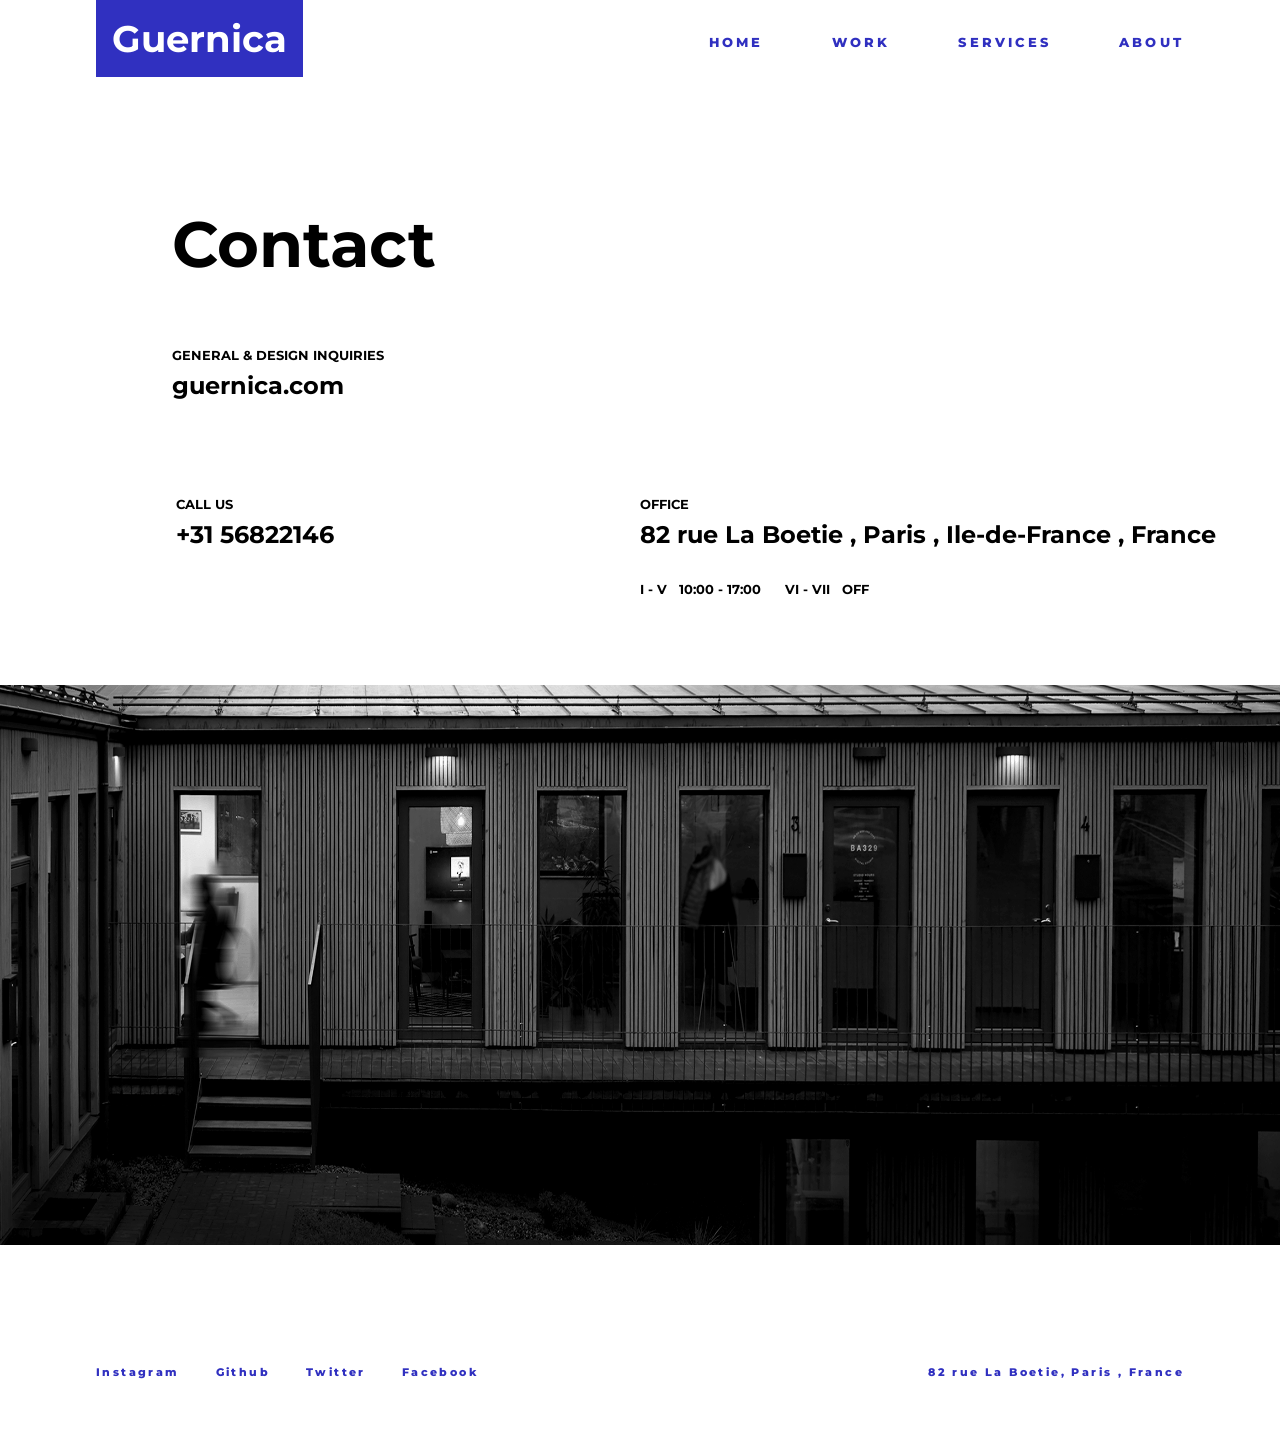
==== contact.html @ c2fb76b7 "Initial Commit" ====
<!DOCTYPE html>
<html lang="en">
  <head>
    <meta charset="UTF-8" />
    <meta name="viewport" content="width=device-width, initial-scale=1.0" />
    <title>Contact</title>
    <link rel="preconnect" href="https://fonts.gstatic.com" />
    <link
      href="https://fonts.googleapis.com/css2?family=Montserrat:wght@300&display=swap"
      rel="stylesheet"
    />
    <link rel="stylesheet" href="./css/style.css" />
    <link rel="stylesheet" href="./css/utilities.css" />
    <link rel="stylesheet" href="./css/animations.css" />
  </head>

  <body>
    <header>
      <nav class="nav flex">
        <div class="logo">
          <h3>Guernica</h3>
        </div>
        <div class="links">
          <a class="b-link" href="home.html">Home</a>
          <a class="b-link" href="work.html">Work</a>
          <a class="b-link" href="services.html">Services</a>
          <a class="b-link" href="about.html">About</a>
        </div>
      </nav>
    </header>
    <section class="main flex c-main">
      <div class="contact from-left">
        <h1>Contact</h1>
        <h5>General & Design Inquiries</h5>
        <h2><a id="guernica" href="#"> guernica.com </a></h2>
      </div>
      <div class="info flex">
        <div class="c-left from-left">
          <h5>Call Us</h5>
          <h2><a class="link" href="#">+31 56822146</a></h2>
        </div>
        <div class="c-right from-right">
          <h5>Office</h5>
          <h2>
            <a class="link" href="#" id="add">
              82 rue La Boetie , Paris , Ile-de-France , France</a
            >
          </h2>
          <h5>
            <pre>I - V   10:00 - 17:00      VI - VII   Off</pre>
          </h5>
        </div>
      </div>
      <div class="office">
        <img src="./img/office.png" class="from-bottom" />
      </div>
    </section>
    <footer class="flex">
      <div class="left">
        <a href="#">Instagram</a>
        <a href="#">Github</a>
        <a href="#">Twitter</a>
        <a href="#">Facebook</a>
      </div>
      <div class="right">
        <a href="#"> 82 rue La Boetie, Paris , France </a>
      </div>
    </footer>
  </body>
</html>
---- css/style.css ----
* {
  margin: 0;
  padding: 0;
  box-sizing: border-box;
  font-family: "Montserrat", sans-serif;
}
:root {
  --primary: rgb(48, 48, 192);
  --secondary: black;
  --pillars: rgb(79, 79, 236);
  --nav-load-time: 1000ms;
}
nav {
  animation: nav-load var(--nav-load-time) ease-out;
}
.main {
  flex-direction: column;
  align-items: center;
}

.logo {
  background: var(--primary);
  color: white;
  font-size: 2rem;
  margin-left: 6rem;
  /* text-transform: uppercase; */
}
.logo h3 {
  padding: 1rem;
}
.links {
  margin-right: 6rem;
  margin-top: 2rem;
  word-spacing: 4rem;
}

.heading h1 {
  font-size: 5rem;
  margin-top: 12rem;
  color: var(--primary);
}
.work-btn {
  margin-top: 2rem;
}

footer {
  margin-top: 14rem;
  margin-bottom: 4rem;
  animation: footer-load var(--nav-load-time) ease-out;
}
.left {
  margin-left: 6rem;
  word-spacing: 2rem;
}
footer a {
  text-decoration: none;

  font-size: 0.7rem;

  font-weight: 800;
  color: var(--primary);
  letter-spacing: 0.15rem;
  transition: all 0.5s cubic-bezier(1, 0, 0.58, 0.97);
  position: relative;
}

footer a::before {
  position: absolute;
  content: "";
  width: 100%;
  height: 0.07rem;
  left: 0;
  top: 0.5rem;
  background-color: var(--primary);
  visibility: hidden;
  transform: scaleX(0);
  transition: all 0.5s ease-in-out;
  transform-origin: left;
}

footer a:hover:before {
  visibility: visible;
  transform: scaleX(1);
}
.right {
  margin-right: 6rem;
}

#main-heading {
  animation: type 3s ease-in;
  overflow: hidden;
  white-space: nowrap;
}

/**CONTACT*******************************************************************************************/

.office {
  margin-bottom: -7rem;
}

.office img {
  height: 35rem;
  width: 80rem;
}

.info {
  margin-bottom: 5rem;
  margin-top: 4rem;
}

.contact {
  margin-left: -42rem;
  margin-top: 8rem;
}
.contact h1 {
  font-size: 4rem;
}

.c-main h5 {
  margin-top: 2rem;
  text-transform: uppercase;
  margin-bottom: 0.5rem;
}

.c-left {
  margin-left: -29rem;
}
.c-right {
  margin-right: -36rem;
}

.contact h5 {
  margin-top: 4rem;
}

.link {
  text-decoration: none;
  position: relative;
  color: black;
}

.link::before {
  position: absolute;
  content: "";
  width: 100%;
  height: 0.09rem;
  left: 0;
  top: 0.8rem;
  background-color: black;
  visibility: hidden;
  transform: scaleX(0);
  transition: all 0.5s ease-in-out;
  transform-origin: left;
}

#add::before {
  top: 00.9rem;
}

.link:hover::before {
  visibility: visible;
  transform: scaleX(1);
}
#guernica {
  text-decoration: none;
  position: relative;
  color: black;
}

#guernica::before {
  position: absolute;
  content: "";
  width: 100%;
  height: 0.09rem;
  left: 0;
  top: 1.1rem;
  background-color: black;
  visibility: hidden;
  transform: scaleX(0);
  transition: all 0.5s ease-in-out;
  transform-origin: left;
}

#guernica:hover::before {
  visibility: visible;
  transform: scaleX(1);
}

/**WORK********************************************************************************************/
.card-wrapper {
  display: grid;
  grid-template-columns: repeat(3, 1fr);
  justify-items: space-between;
}
.card-wrapper .card {
  justify-content: center;
  margin-left: 3.5rem;

  width: 23rem;
  height: 23rem;
  margin-top: 8rem;
}
.card-wrapper .card img {
  width: 22rem;
  height: 22rem;
  z-index: 1000;
  transition: all 0.3s ease-in-out;
}
.card-wrapper .card h4 {
  margin-top: 1rem;
  margin-left: 1rem;
}
.card-wrapper .card h2 {
  margin-top: 0.3rem;
  margin-left: 1rem;
}
.card .img:hover img {
  width: 24rem;
  height: 24rem;
}
#work-heading {
  font-size: 4rem;
  margin-left: 5rem;
  margin-top: 4rem;
  transition: all 0.3s ease-in-out;
}
#work-heading:hover {
  color: var(--primary);
}
/**ABOUT page****************************************************************************************/
#about-heading {
  font-size: 3rem;
  transition: all 0.3s ease-in-out;
  margin-top: 3rem;
  margin-left: 15rem;
}
#about-heading:hover {
  color: var(--primary);
}

.about p {
  margin-left: 15rem;
  margin-right: 15rem;
  margin-top: 1rem;
  font-size: 1.2rem;
  font-weight: 500;
}
.about p span a {
  color: black;
  transition: underline 0.3s ease-in-out;
}
.about p span a:hover {
  text-decoration: none;
  color: var(--primary);
  font-weight: 600;
}

.team {
  margin-top: 6rem;
  margin-left: -5rem;
}
.team-data {
  margin-right: 3rem;
}
#about-img {
  margin-top: 5rem;
  width: 1400px;
  height: 600px;
}

.pillars {
  margin-top: 10rem;
  margin-left: -15rem;
}
.pillars div {
  margin-left: 14rem;
  letter-spacing: 0.3rem;
  font-family: serif;
}
.brands-main {
  margin-right: -6rem;
  margin-top: 15rem;
}
.brands-main img {
  margin-right: 9rem;
  margin-top: 5rem;
}
.brand-1 {
  margin-top: 5rem;
}
/**** pillars ***/
.accuracy h3 {
  position: relative;
}
.accuracy h3::before {
  position: absolute;
  content: "Even though digital solutions may look magical, there is no magic in creating them. Here at Guernica governing principle is in-depth strategic thinking. We begin by scanning the relevant field, and search for every opportunity to shine. We do not ask, what makes a great design. Instead we look for an answer, how it contributes to your business’ growth and goals.";
  width: 300%;
  height: 600%;
  left: -4rem;
  top: 3rem;
  visibility: hidden;
  transform: scaleY(0);
  transition: all 0.5s ease-in-out;
  transform-origin: top;
  color: black;
  border: 2px solid var(--pillars);
  font-size: 0.8rem;
  letter-spacing: 0.1rem;
  padding: 0.5rem;
  color: white;

  background: var(--pillars);
  font-weight: 500;
}
.accuracy h3:hover::before {
  visibility: visible;
  transform: scaleY(1);
}
.flexibility h3 {
  position: relative;
}
.flexibility h3::before {
  position: absolute;
  content: "You have a website? Great. A mobile app? Splendid. Digital strategy? Even better. Nevertheless, all of those solutions work if a certain level of integration is achieved. This challenge is best handled by a team of professionals, working in a variety of fields and seeing every aspect of digital universe as a part of a greater whole.";
  width: 270%;
  height: 600%;
  left: -4rem;
  top: 3rem;
  visibility: hidden;
  transform: scaleY(0);
  transition: all 0.5s ease-in-out;
  transform-origin: top;
  color: black;
  border: 2px solid var(--pillars);
  font-size: 0.8rem;
  letter-spacing: 0.1rem;
  padding: 0.5rem;
  color: white;

  background: var(--pillars);
  font-weight: 500;
}
.flexibility h3:hover::before {
  visibility: visible;
  transform: scaleY(1);
}
.velocity h3 {
  position: relative;
}
.velocity h3::before {
  position: absolute;
  content: "Whether time is objective reality or a side effect of quantum entropy, we complete our projects on time. Some of us begin our day at 6 A.M., others finish long after the sunset. When the problem arises, we are always here to help. Deadline is also a strict commitment at Guernica.";
  width: 300%;
  height: 450%;
  left: -4rem;
  top: 3rem;
  visibility: hidden;
  transform: scaleY(0);
  transition: all 0.5s ease-in-out;
  transform-origin: top;
  color: black;
  border: 2px solid var(--pillars);
  font-size: 0.8rem;
  letter-spacing: 0.1rem;
  padding: 0.5rem;
  color: white;

  background: var(--pillars);
  font-weight: 500;
}
.velocity h3:hover::before {
  visibility: visible;
  transform: scaleY(1);
}
.trust h3 {
  position: relative;
}
.trust h3::before {
  position: absolute;
  content: "The client-agency relationship is a two-way alliance. We are committed to our clients' products, and keep all their secrets. We convert the latter into a well-designed mobile app, website or other digital solution. The partnership does not end with the last steps of testing – reviews and revisions are a part of our culture.";
  width: 400%;
  height: 700%;
  left: -4rem;
  top: 3rem;
  visibility: hidden;
  transform: scaleY(0);
  transition: all 0.5s ease-in-out;
  transform-origin: top;
  color: black;
  border: 2px solid var(--pillars);
  font-size: 0.8rem;
  letter-spacing: 0.1rem;
  padding: 0.5rem;
  color: white;

  background: var(--pillars);
  font-weight: 500;
}
.trust h3:hover::before {
  visibility: visible;
  transform: scaleY(1);
}
/***SERVICES Page***********************************************************************************/
#services-heading {
  font-size: 3rem;
  transition: all 0.3s ease-in-out;
  margin-top: 7rem;
  margin-left: -30rem;
  /* text-transform: uppercase; */
}
#services-heading:hover {
  color: var(--primary);
}

.list ol {
  margin-left: -15rem;
  margin-top: 3rem;
}
.list ol li {
  color: black;

  text-decoration: none;
  position: relative;
  font-size: 1.2rem;
  font-weight: 700;
}

.list ol li::before {
  position: absolute;
  content: "";
  width: 37.5rem;
  height: 0.1rem;
  left: 0;
  top: 1.3rem;
  background-color: var(--primary);
  visibility: hidden;
  transform: scaleX(0);
  transition: all 0.5s ease-in-out;
  transform-origin: left;
}
.list ol li:hover::before {
  visibility: visible;
  transform: scaleX(1);
}
.list ol li:hover {
  color: var(--primary);
}

.list ol li::after {
  position: absolute;
  content: "♥withAccuracyFlexibilityVelocityTrust♥";
  width: 100%;
  height: 100%;
  left: 15rem;
  top: 0;
  visibility: hidden;
  transform: scaleX(0);
  transition: all 0.8s ease-in-out;
  transform-origin: left;
  color: black;
}
.list ol li:hover::after {
  visibility: visible;
  transform: scaleX(1);
}
#hr {
  margin-top: 5rem;
}
.contact-btn {
  margin-top: 2rem;
  margin-bottom: 2rem;
}
.contact-btn h1 {
  margin-left: 19rem;
  transition: all 0.3s ease-in-out;
}
.contact-btn button {
  margin-right: 19rem;
}
.contact-btn h1:hover {
  color: var(--primary);
}
---- css/utilities.css ----
.flex {
  display: flex;
  justify-content: space-between;
}
.flex-center {
  justify-content: center;
  /* align-items: flex-start; */
}

/**BLINK**/
.b-link {
  text-decoration: none;
  position: relative;
  color: var(--primary);

  word-spacing: 4rem;
  text-decoration: none;
  text-transform: uppercase;
  font-size: 0.8rem;
  font-weight: 800;
  letter-spacing: 0.2rem;
}

.b-link::before {
  position: absolute;
  content: "";
  width: 100%;
  height: 0.07rem;
  left: 0;
  top: 0.5rem;
  background-color: var(--primary);
  visibility: hidden;
  transform: scaleX(0);
  transition: all 0.5s ease-in-out;
  transform-origin: left;
}
.b-link:hover::before {
  visibility: visible;
  transform: scaleX(1);
}

/**btn**/
.btn {
  width: 10rem;
  height: 3rem;
  border: 0.1rem solid var(--primary);
  color: var(--primary);
  background: white;
  font-weight: 800;
  text-transform: uppercase;
  position: relative;
}

.btn::before {
  content: "";
  position: absolute;
  top: 0;
  left: 0;
  bottom: 0;
  right: 0;
  background-color: var(--primary);
  z-index: -1;

  transition: transform 0.5s ease-in-out;
  transform: scaleX(0);
  transform-origin: left;
}

.btn {
  transition: transform 0.4s ease-in-out;
  z-index: 1;
}
.btn:hover::before {
  transform: scaleX(1);
}
.btn:hover {
  color: white;
}
---- css/animations.css ----
@keyframes nav-load {
  0% {
    transform: translateY(-100%);
  }
  100% {
    transform: translateY(0%);
  }
}

@keyframes footer-load {
  0% {
    transform: translateY(500%);
  }
  100% {
    transform: translateY(0%);
  }
}
@keyframes type {
  0% {
    width: 0ch;
  }
  100% {
    width: 20ch;
  }
}
@keyframes from-left {
  0% {
    transform: translateX(-450%);
  }
  100% {
    transform: translateX(0%);
  }
}
@keyframes from-bottom {
  0% {
    transform: translateY(500%);
  }
  100% {
    transform: translateY(0%);
  }
}

@keyframes from-right {
  0% {
    transform: translateX(150%);
  }
  100% {
    transform: translateX(0%);
  }
}

.from-left {
  animation: from-left 2s ease-in-out;
}
.from-right {
  animation: from-right 2s ease-in-out;
}

.from-bottom {
  animation: from-bottom 2s ease-in-out;
}
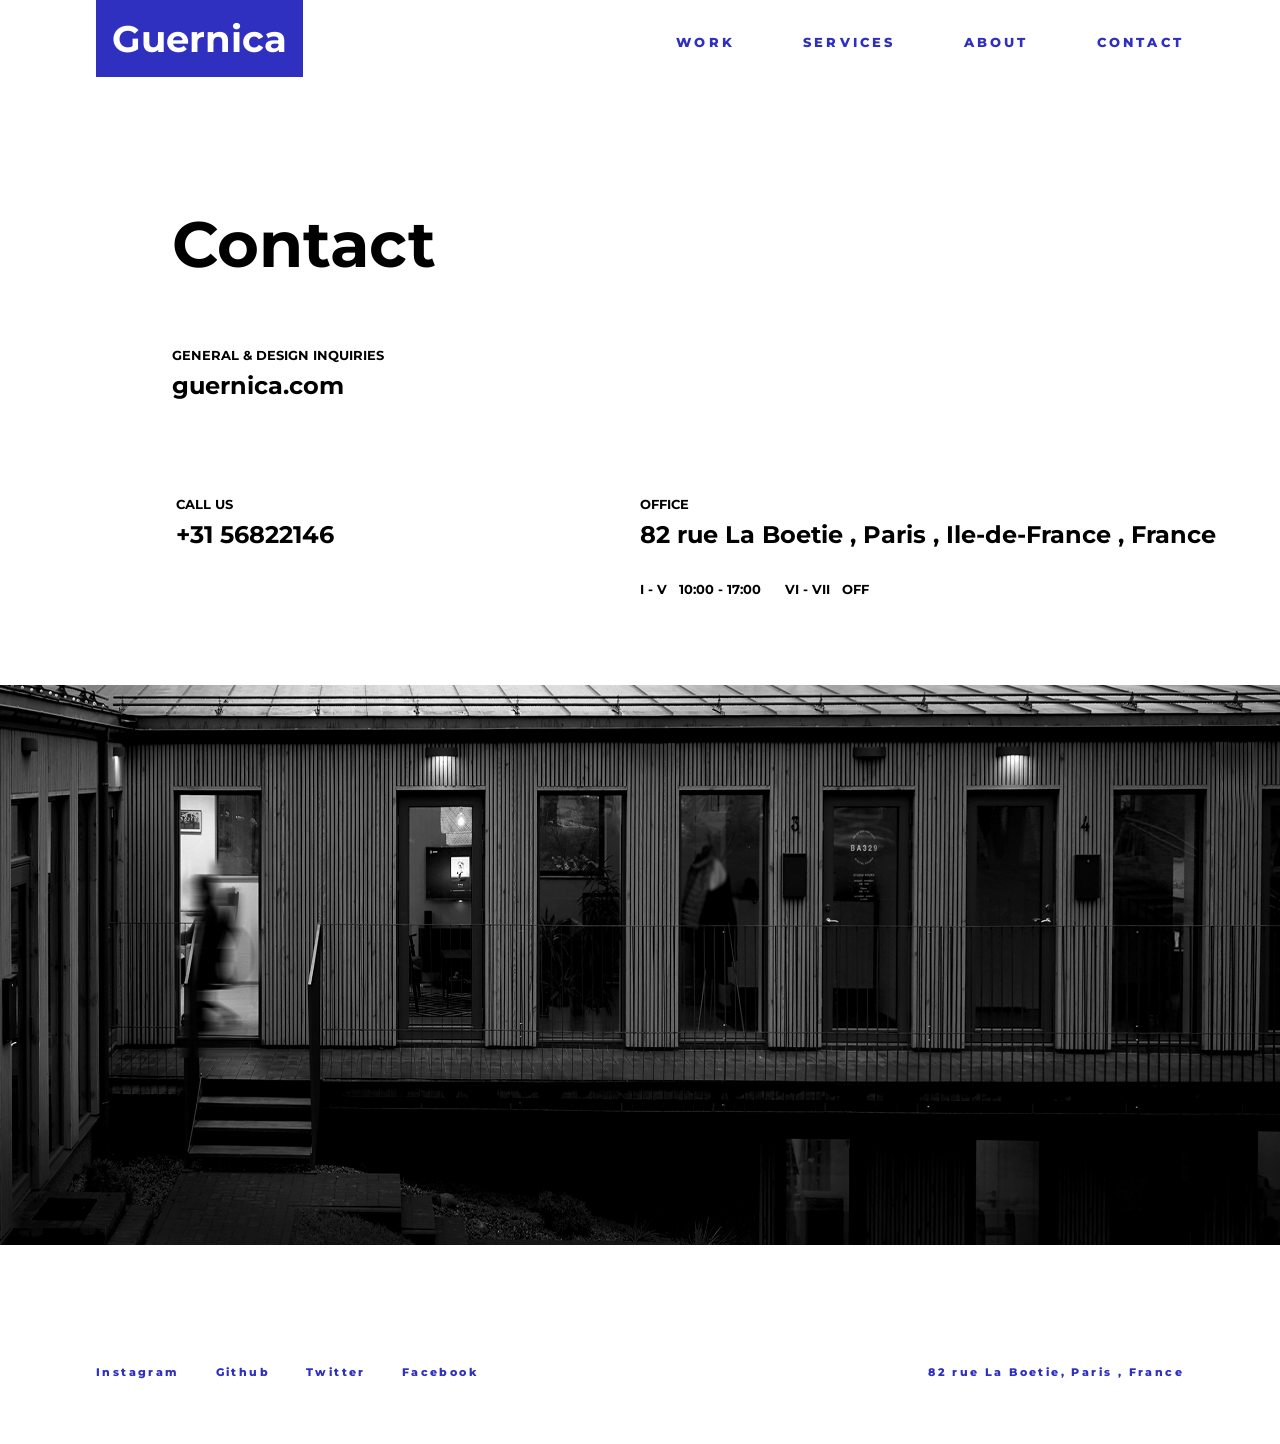
==== commit 48e7daa8: "responsiveness" ====
--- a/contact.html
+++ b/contact.html
@@ -10,21 +10,19 @@
       rel="stylesheet"
     />
     <link rel="stylesheet" href="./css/style.css" />
-    <link rel="stylesheet" href="./css/utilities.css" />
-    <link rel="stylesheet" href="./css/animations.css" />
   </head>
 
   <body>
     <header>
       <nav class="nav flex">
-        <div class="logo">
+        <div class="logo" id="logo">
           <h3>Guernica</h3>
         </div>
-        <div class="links">
-          <a class="b-link" href="home.html">Home</a>
+        <div class="links" id="links">
           <a class="b-link" href="work.html">Work</a>
           <a class="b-link" href="services.html">Services</a>
           <a class="b-link" href="about.html">About</a>
+          <a class="b-link" href="contact.html">Contact</a>
         </div>
       </nav>
     </header>
@@ -57,10 +55,14 @@
     </section>
     <footer class="flex">
       <div class="left">
-        <a href="#">Instagram</a>
-        <a href="#">Github</a>
-        <a href="#">Twitter</a>
-        <a href="#">Facebook</a>
+        <a href="https://www.instagram.com/officialadityasinha/?hl=en"
+          >Instagram</a
+        >
+        <a href="https://github.com/adityawebdev">Github</a>
+        <a href="https://twitter.com/AdiS3201">Twitter</a>
+        <a href="https://www.facebook.com/profile.php?id=100015627424337"
+          >Facebook</a
+        >
       </div>
       <div class="right">
         <a href="#"> 82 rue La Boetie, Paris , France </a>
--- a/css/style.css
+++ b/css/style.css
@@ -1,3 +1,7 @@
+@import url("utilities.css");
+@import url("animations.css");
+@import url("responsive.css");
+
 * {
   margin: 0;
   padding: 0;
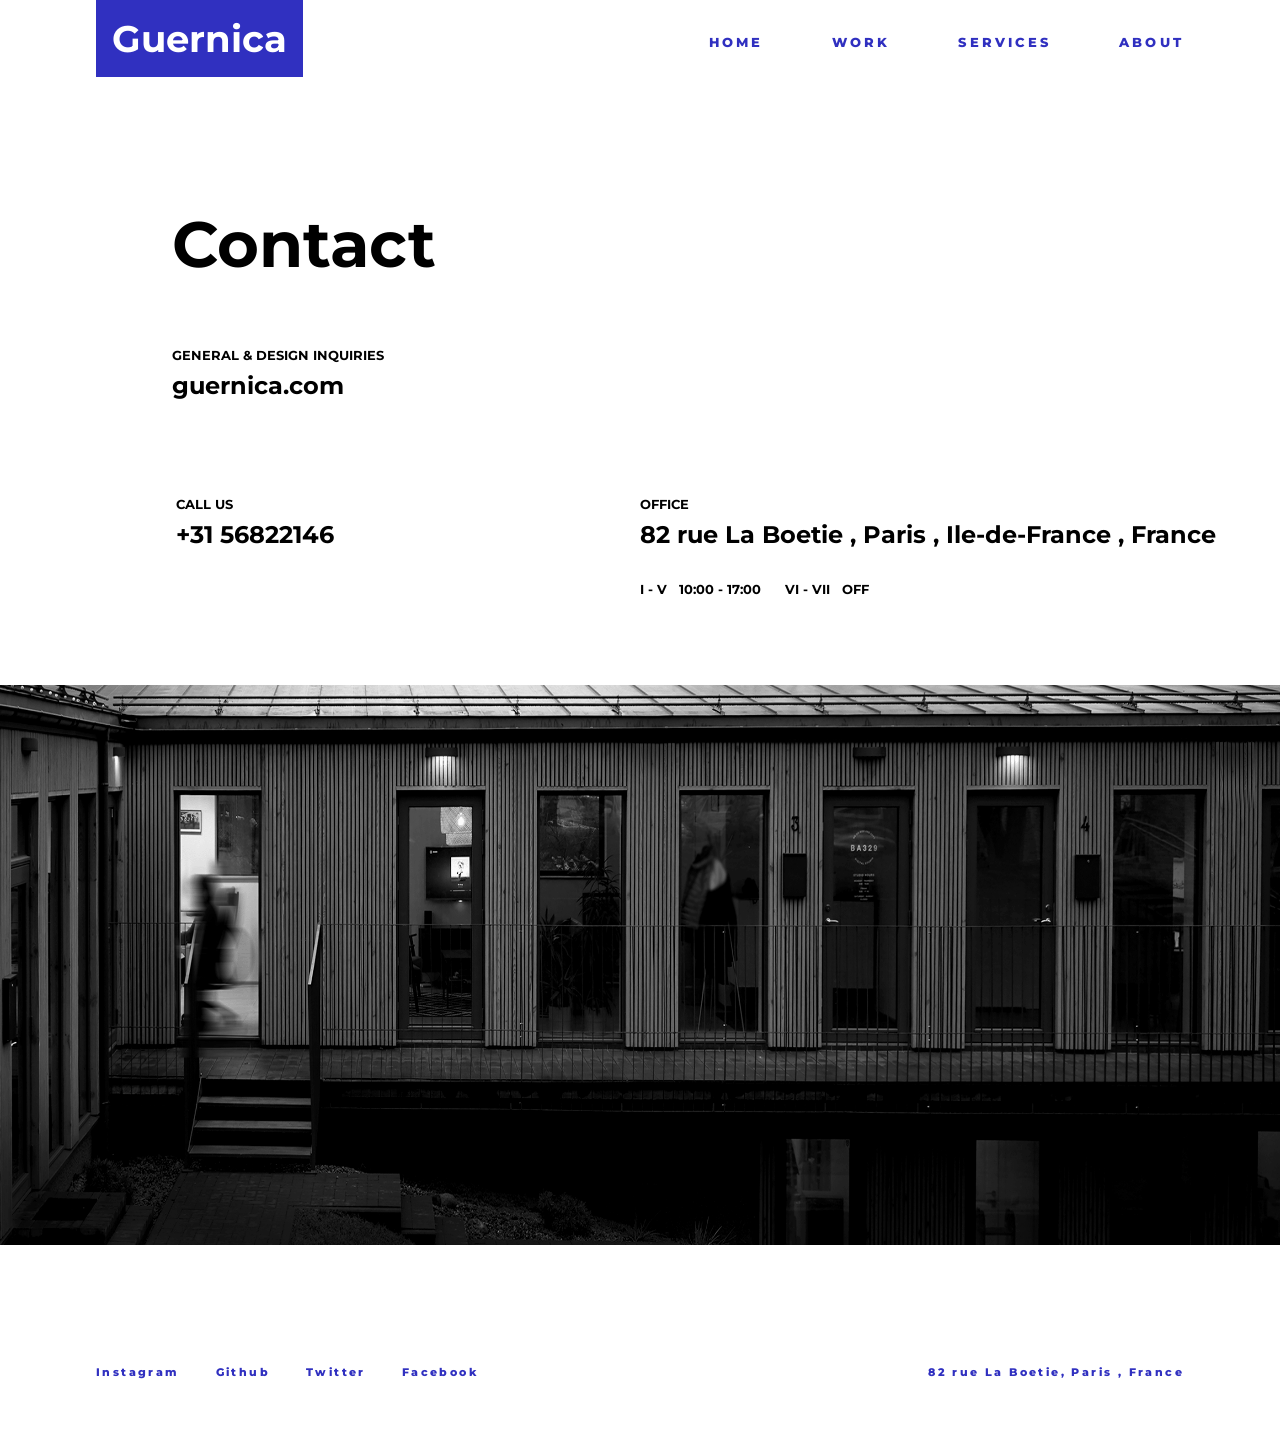
==== commit c6ab8538: "home -> index" ====
--- a/contact.html
+++ b/contact.html
@@ -19,10 +19,10 @@
           <h3>Guernica</h3>
         </div>
         <div class="links" id="links">
+          <a class="b-link" href="index.html">Home</a>
           <a class="b-link" href="work.html">Work</a>
           <a class="b-link" href="services.html">Services</a>
           <a class="b-link" href="about.html">About</a>
-          <a class="b-link" href="contact.html">Contact</a>
         </div>
       </nav>
     </header>
